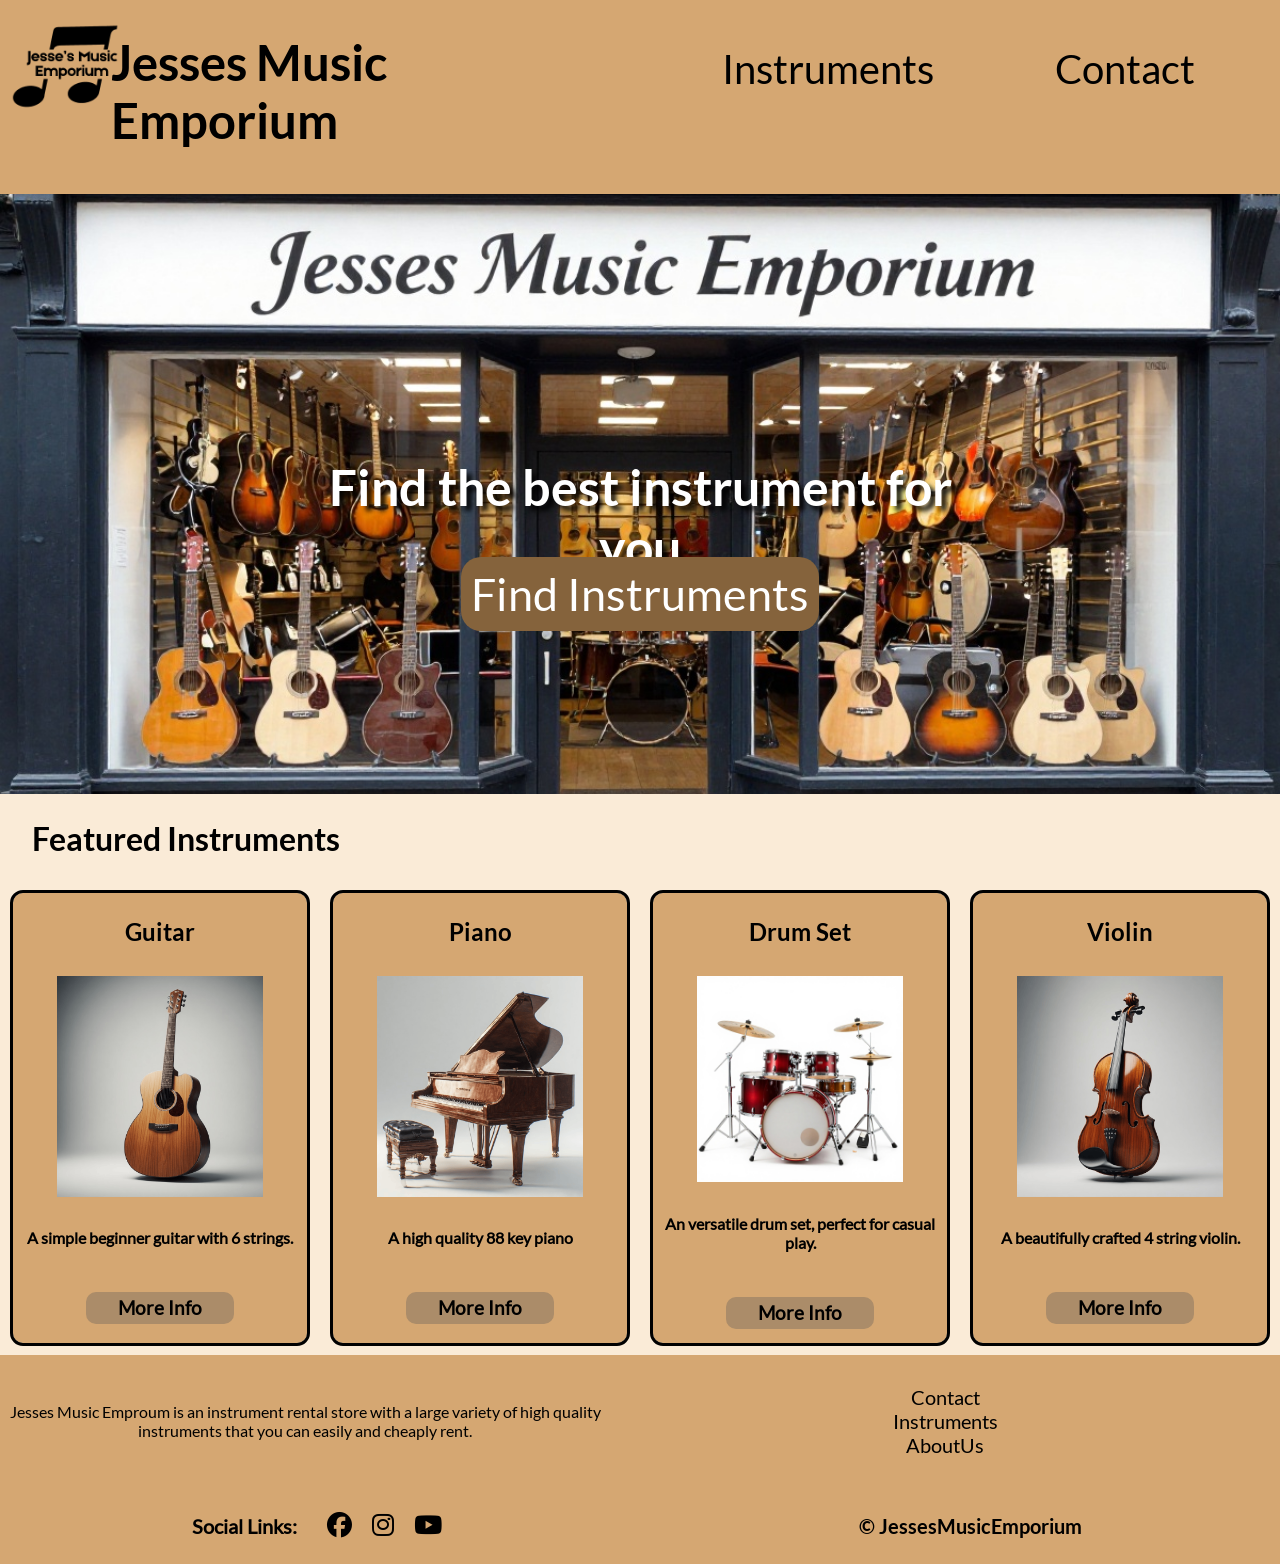
==== index.html @ a6033a96 "Version3 Final Version" ====
<!DOCTYPE html>
<html lang="en">
<head>
    <meta charset="UTF-8">
    <meta name="viewport" content="width=device-width, initial-scale=1.0">
    <title>Home - Jesses Music Emporium</title>
    <link rel="stylesheet" href="styles.css">
    <link rel="stylesheet" href="https://cdnjs.cloudflare.com/ajax/libs/font-awesome/6.5.1/css/all.min.css">
</head>
<body>
    <header class="head">
        <div class="container">
            <div class="logo">
                <a href="index.html">
                     <img href="index.html" class="logoImg" src="/Images/jmLogo.png" alt="Jesses Music Emporium Logo">
                </a>
            </div>
            <div class="title">
                <h1 class="titleText">Jesses Music Emporium</h1>
            </div>
            <div class="nav">
                <a class="instrumentsBTN" href="instruments.html">Instruments</a>
                <a class="contactBTN" href="contact.html">Contact</a>
            </div>
        </div>
    </header>
    
    <div class="hero-Section">
        <img class="Hero-StoreImg" src="Images/storeFront.jpg" alt="StoreImg">
        <h1 class="Hero-Text">Find the best instrument for you</h1>
        <a href="instruments.html">
            <h2 class="Hero-Button">Find Instruments</h2>
        </a>

    </div>

    <h1 class="Featured-Head">Featured Instruments</h1>
    <div class="FeaturedInstruments">
        <div class="Product">
            <h2 class="ProductTitle">Guitar</h2>
            <img class="ProductImg" src="/Images/Guitar.png" alt="Guitar Image">
            <h4 class="ProductBlurb">A simple beginner guitar with 6 strings.</h4>
            <a class="ProductLink" href="contact.html">
                <h3 class="ProductLinkText">More Info</h3>
            </a>
        </div>
        <div class="Product">
            <h2 class="ProductTitle">Piano</h2>
            <img class="ProductImg" src="/Images/Piano.png" alt="Piano Image">
            <h4 class="ProductBlurb">A high quality 88 key piano</h4>
            <a class="ProductLink" href="contact.html">
                <h3 class="ProductLinkText">More Info</h3>
            </a>
        </div>
        <div class="Product">
            <h2 class="ProductTitle">Drum Set</h2>
            <img class="ProductImg" src="/Images/Dums.jpg" alt="Drums Image">
            <h4 class="ProductBlurb">An versatile drum set, perfect for casual play.</h4>
            <a class="ProductLink" href="contact.html">
                <h3 class="ProductLinkText">More Info</h3>
            </a>
        </div>
        <div class="Product">
            <h2 class="ProductTitle">Violin</h2>
            <img class="ProductImg" src="Images/Violin.png" alt="Violin Image">
            <h4 class="ProductBlurb">A beautifully crafted 4 string violin.</h4>
            <a class="ProductLink" href="contact.html">
                <h3 class="ProductLinkText">More Info</h3>
            </a>
        </div>
    </div>





    <footer>
        <div class="UpperAreaFooter">
            <div class="FooterBlurb">
                <h4 class="FooterBlurbText">
                    Jesses Music Emproum is an instrument rental store with a large variety of high quality instruments that you can easily and cheaply rent.
                </h4>
            </div>
            <div class="PageLinks">
                <a href="contact.html" class="ContactFooter">Contact</a>
                <a href="instruments.html" class="InstrumentsFooter">Instruments</a>
                <a href="aboutus.html" class="AboutusFooter">AboutUs</a>
            </div>
        </div>
        <div class="LowerAreaFooter">
            <div class="SocialIcons">
                <h3 class="SocialLinksText">Social Links: </h3>
                <a href="#" aria-label="Facebook">
                    <i class="fa-brands fa-facebook"></i>
                </a>
                <a href="#" aria-label="Instagram">
                    <i class="fa-brands fa-instagram"></i>
                </a>
                <a href="#" aria-label="Youtube">
                    <i class="fa-brands fa-youtube"></i>
                </a>
            </div>
            <div class="Copyright">
                <h4 class="copyrightText">&copy; JessesMusicEmporium</h4>
            </div>
        </div>
    </footer>
</body>
</html>
---- styles.css ----
/* I am importing my own font that I used in my design tiles, I need a regular and bold version */

@font-face {
  font-family: 'latoRegular';
  src: url('Fonts/Lato/Lato-Regular.ttf') format('truetype');
  font-weight: normal;
  font-style: normal;
  font-display: swap;
}
@font-face {
  font-family: 'latoBold';
  src: url('/Fonts/Lato/Lato-Bold.ttf') format('truetype');
  font-weight: bold;
  font-style: normal;
  font-display: swap;
}

/* Header CSS */

body {
    border: none;
    margin: 0;
    padding: 0;
    background-color: antiquewhite;
}

.head {
    background-color: #d5a772;
}

.container {
    background-color: #d5a772;
    display: flex;
    flex-direction: row;
}

.logo {
    display: flex;
   /* outline: 2px;
    outline-style: solid;*/
    width: 10%;
    height: 100%;
}

.logoImg {
    width:auto;
    height:109px;
    vertical-align: bottom;
    padding-left: 10%;
    padding-top: 15px;
}

.title {
    display: flex;
    /* outline: 2px;
    outline-style: solid;*/
    width: 45%;
    height: 100%;
}

.titleText {
    color: hwb(0 0% 100%);
    font-family: latoBold;
    font-weight: bold;
    font-size: 49px;
    margin-bottom: 45px;
}

.nav {
    display: flex;
    /*outline: 2px;
    outline-style: solid; */
    width: 60%;
    height: 100%;
}

.instrumentsBTN {
    vertical-align: middle;
    font-family: latoRegular;
    text-decoration: none;
    color: black;
    font-size: 40px;
    margin-top: 35px;
	margin-bottom: 0px;
    margin-left: 15%;
    padding: 10px;
}

.contactBTN {
    vertical-align: middle;
    font-family: latoRegular;
    text-decoration: none;
    color: black;
    font-size: 40px;
    margin-top: 35px;
	margin-bottom: 0px;
    margin-left: 15%;
    padding: 10px;
}

.instrumentsBTN:hover {
    background-color:#ab8c69;
    border-radius: 5px;
    padding: 10px;
}

.contactBTN:hover {
    background-color:#ab8c69;
    border-radius: 5px;
    padding: 10px;
}


/* Index Page CSS */

.hero-Section {
    position: relative;
    text-align: center;
}

.Hero-StoreImg {
    width: 100%;
    height: 600px;
    object-fit: cover;
    object-position: center;
}

.Hero-Text {
    position: absolute;
    top:40%;
    left:50%;
    transform: translate(-50%, -10%);

    font-size: 50px;
    font-family: latoBold;
    color: white;
    z-index: 1;
    text-shadow: 5px 5px 5px rgba(0, 0, 0, 0.95);
}

.Hero-Button {
    position: absolute;
    top:60%;
    left:50%;
    transform: translate(-50%, -50%);

    font-size: 45px;
    font-family: latoRegular;
    font-weight: 50;
    color: white;
    z-index: 1;

    background-color: #85633c;
    padding: 10px;
    border-radius: 20px;
}

.Hero-Button:hover {
    font-size: 50px;
    background-color: #6f5231;
}


/* Footer CSS */

footer {
    background-color: #d5a772;
}

.UpperAreaFooter {
    display: flex;
    flex-direction: row;
}

.LowerAreaFooter {
    display: flex;
    flex-direction: row;
}

.SocialIcons {
    display: flex;
    width: 50%;
    flex-direction: row;
    vertical-align: middle;
    padding-left: 15%;
}

.PageLinks {
    display: flex;
    width:  50%;
    flex-direction: column;
    align-items: center;
    margin: 30px;
}

.PageLinks a {
    text-decoration: none;
    color: black;
    font-family: latoRegular;
    font-size: 20px;
}

.PageLinks a:hover {
    font-size: 25px;
    font-weight: bold;
}

.Copyright {
    display: flex;
    width: 50%;
    padding-right: 10%;
}

.FooterBlurb {
    display: flex;
    width: 50%;
}

.copyrightText {
    font-family: latoBold;
    margin-left: 39%;
    text-align: center;
    font-size: 20px;
}

.FooterBlurbText {
    font-family: latoRegular;
    font-weight: 50;
    text-align: left;
    margin: auto;
    text-align: center;
}

.SocialIcons a {
    font-size: 25px;
    color: black;
    margin-top: auto;
    margin-bottom: auto;
    margin-left: 10px;
    margin-right: 10px;
}

.SocialIcons a:hover {
    font-size: 30px;
    color: rgb(51, 51, 51);
}

.SocialLinksText {
    font-family: latoRegular;
    font-size: 20px;
    margin-top: auto;
    margin-bottom: auto;
    margin-right: 20px;
}

/* Featured Instruments */

.Featured-Head {
    font-family: latoBold;
    padding-left: 2.5%;
}

.FeaturedInstruments {
    display: flex;
    flex-direction: row;
}



/* Product Css */

.Product {
    background-color: #d5a772;
    outline-style: solid;
    border-radius: 10px;
    width: 25%;
    height: 450px;
    margin: 1%;
    display: flex;
    flex-direction: column;
    text-align: center;

}

.ProductTitle {
    font-family: latoBold;
    padding: 5px;
}

.ProductImg{
    height: 50%;
    width: auto;
    padding: 5px;
    padding-left: 15%;
    padding-right: 15%;
    aspect-ratio: 1/1;
    object-fit: cover;

}

.ProductLink {
    text-decoration: none;
}

.ProductBlurb {
    font-family: latoRegular;
    padding: 5px;
    text-decoration: none;
}

.ProductLinkText {
    font-family: latoRegular;
    padding: 5px;
    background-color: #ab8c69;
    color: black;
    text-decoration: none;
    margin-left: 25%;
    margin-right: 25%;
    border-radius: 10px;
}

.ProductLinkText:hover {
    font-family: latoRegular;
    padding: 5px;
    background-color: #6f5231;
    color: black;
    text-decoration: none;
    margin-left: 25%;
    margin-right: 25%;
    border-radius: 10px;
}


/* Form Css */

.FORM {
    display: flex;
    flex-direction: column;
    margin-left: 35%;
    margin-right: 35%;
}

.FORMtitle {
    margin-top: 1%;
    margin-bottom: 1%;
    text-align: center;
    font-family: latoRegular;

}

.FORMname {
    margin-top: 1%;
    margin-bottom: 1%;
    text-align: center;
    font-family: latoRegular;
    font-weight: 50;
    font-size: 20px;
}

.FORMsurname {
    margin-top: 1%;
    margin-bottom: 1%;
    text-align: center;
    font-family: latoRegular;
    font-weight: 50;
    font-size: 20px;
}

.FORMemail {
    margin-top: 1%;
    margin-bottom: 1%;
    text-align: center;
    font-family: latoRegular;
    font-weight: 50;
    font-size: 20px;
}

.FORMmsg {
    margin-top: 1%;
    margin-bottom: 1%;
    text-align: center;
    font-family: latoRegular;
    font-weight: 50;
    font-size: 20px;
}

.FORMsbmt {
    margin-top: 1%;
    margin-bottom: 10%;
    text-align: center;
    font-family: latoBold;
    background-color: #8bc896;
    font-size: 25px;
}

.FORMsbmt:hover {
    background-color: #74b580;
    cursor: pointer;
}

.AboutUsBody {
    width: 75%;
    align-items: center;
    aspect-ratio: 1/0.35;
    background-color: #d5a772;
    margin-left: 12.5%;
    margin-right: 12.5%;
    margin-top: 2.5%;
    margin-bottom: 2.5%;
}

.AboutUsTitle {
    font-family: latoRegular;
    text-align: center;
    padding-top: 1%;
}

.AboutUsMain {
    font-family: latoRegular;
    font-size: 22.5px;
    font-weight: 50;
    text-align: center;
    padding-left: 20%;
    padding-right: 20%;
}

.AboutUsSL {
    font-family: latoRegular;
    text-align: center;
    padding-top: 1%;
}

.MapEmbed {
    padding-left: 25%;
    padding-right: 25%;
    width: 50%;
}
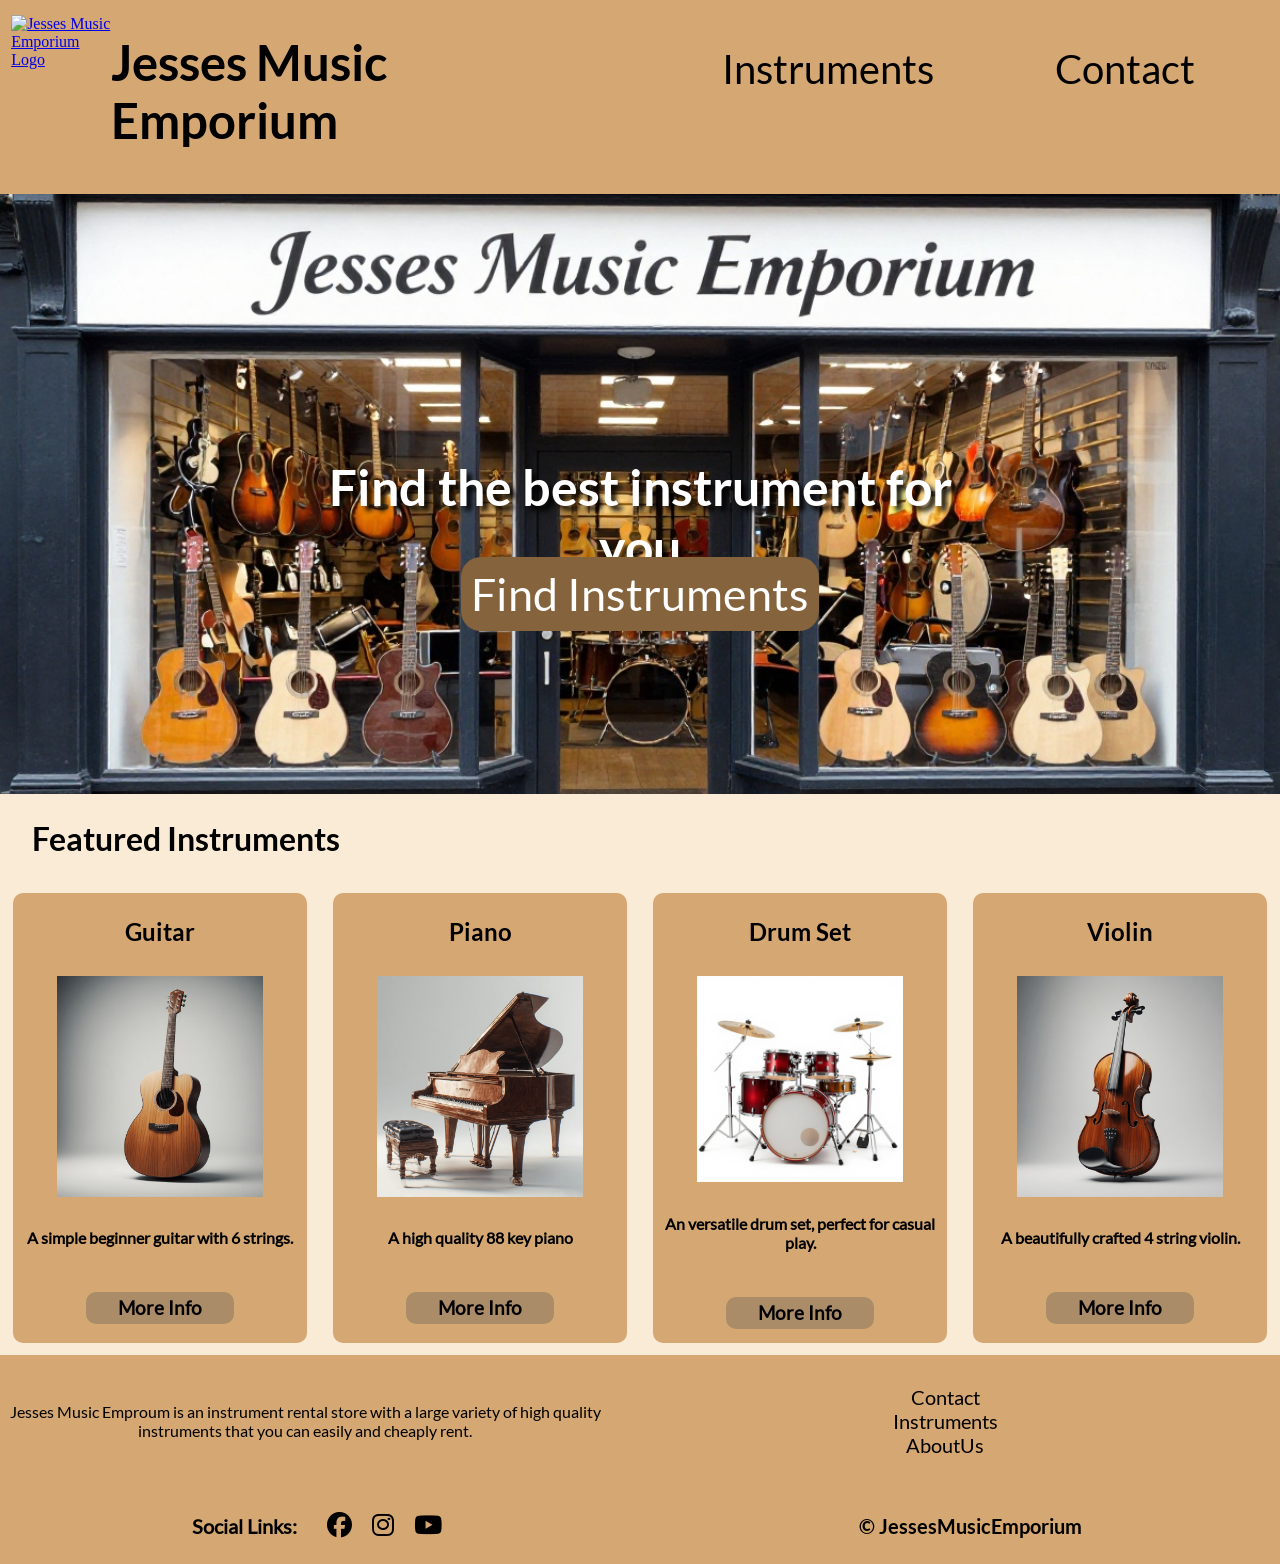
==== commit 69627440: "Add files via upload" ====
--- a/index.html
+++ b/index.html
@@ -12,7 +12,7 @@
         <div class="container">
             <div class="logo">
                 <a href="index.html">
-                     <img href="index.html" class="logoImg" src="/Images/jmLogo.png" alt="Jesses Music Emporium Logo">
+                     <img href="index.html" class="logoImg" src="/Images/jmLogo.svg" alt="Jesses Music Emporium Logo">
                 </a>
             </div>
             <div class="title">
--- a/styles.css
+++ b/styles.css
@@ -271,7 +271,6 @@
 
 .Product {
     background-color: #d5a772;
-    outline-style: solid;
     border-radius: 10px;
     width: 25%;
     height: 450px;
@@ -340,6 +339,7 @@
     margin-right: 35%;
 }
 
+
 .FORMtitle {
     margin-top: 1%;
     margin-bottom: 1%;
@@ -394,9 +394,10 @@
 }
 
 .FORMsbmt:hover {
-    background-color: #74b580;
+    background-color: #5d9d68;
     cursor: pointer;
 }
+
 
 .AboutUsBody {
     width: 75%;
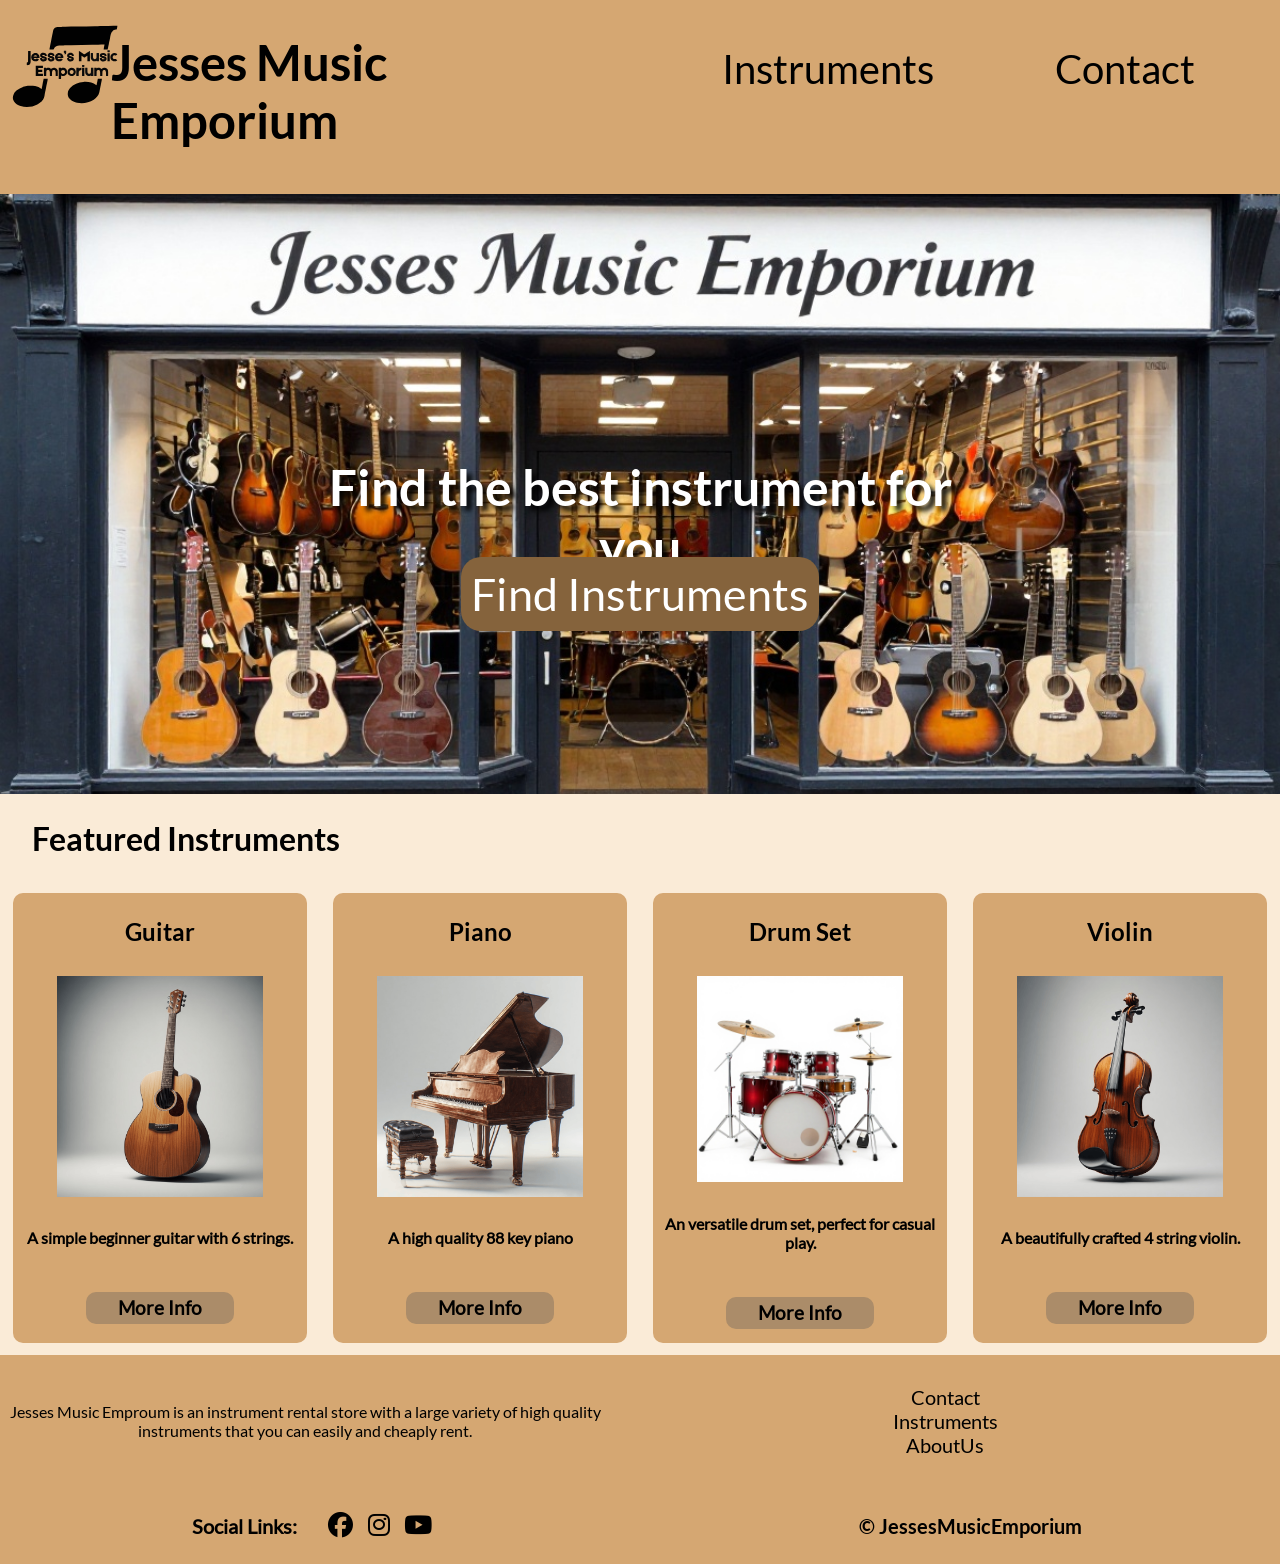
==== commit 68223e95: "V5" ====
--- a/index.html
+++ b/index.html
@@ -12,7 +12,7 @@
         <div class="container">
             <div class="logo">
                 <a href="index.html">
-                     <img href="index.html" class="logoImg" src="/Images/jmLogo.svg" alt="Jesses Music Emporium Logo">
+                     <img href="index.html" class="logoImg" src="Images/jmLogo.svg" alt="Jesses Music Emporium Logo">
                 </a>
             </div>
             <div class="title">
@@ -38,7 +38,7 @@
     <div class="FeaturedInstruments">
         <div class="Product">
             <h2 class="ProductTitle">Guitar</h2>
-            <img class="ProductImg" src="/Images/Guitar.png" alt="Guitar Image">
+            <img class="ProductImg" src="Images/Guitar.png" alt="Guitar Image">
             <h4 class="ProductBlurb">A simple beginner guitar with 6 strings.</h4>
             <a class="ProductLink" href="contact.html">
                 <h3 class="ProductLinkText">More Info</h3>
@@ -46,7 +46,7 @@
         </div>
         <div class="Product">
             <h2 class="ProductTitle">Piano</h2>
-            <img class="ProductImg" src="/Images/Piano.png" alt="Piano Image">
+            <img class="ProductImg" src="Images/Piano.png" alt="Piano Image">
             <h4 class="ProductBlurb">A high quality 88 key piano</h4>
             <a class="ProductLink" href="contact.html">
                 <h3 class="ProductLinkText">More Info</h3>
@@ -54,7 +54,7 @@
         </div>
         <div class="Product">
             <h2 class="ProductTitle">Drum Set</h2>
-            <img class="ProductImg" src="/Images/Dums.jpg" alt="Drums Image">
+            <img class="ProductImg" src="Images/Dums.jpg" alt="Drums Image">
             <h4 class="ProductBlurb">An versatile drum set, perfect for casual play.</h4>
             <a class="ProductLink" href="contact.html">
                 <h3 class="ProductLinkText">More Info</h3>
--- a/styles.css
+++ b/styles.css
@@ -182,7 +182,7 @@
     width: 50%;
     flex-direction: row;
     vertical-align: middle;
-    padding-left: 15%;
+    padding-left: 5%;
 }
 
 .PageLinks {
@@ -218,10 +218,20 @@
 
 .copyrightText {
     font-family: latoBold;
+    margin-left: 5%;
+    text-align: center;
+    font-size: 20px;
+}
+
+@media (min-width: 1024px) {
+  .copyrightText {
     margin-left: 39%;
-    text-align: center;
-    font-size: 20px;
-}
+  }
+  .SocialIcons {
+    padding-left: 15%;
+  }
+}
+
 
 .FooterBlurbText {
     font-family: latoRegular;
@@ -236,8 +246,8 @@
     color: black;
     margin-top: auto;
     margin-bottom: auto;
-    margin-left: 10px;
-    margin-right: 10px;
+    margin-left: 1.5%;
+    margin-right: 1.5%;
 }
 
 .SocialIcons a:hover {
@@ -250,7 +260,7 @@
     font-size: 20px;
     margin-top: auto;
     margin-bottom: auto;
-    margin-right: 20px;
+    margin-right: 5%;
 }
 
 /* Featured Instruments */
